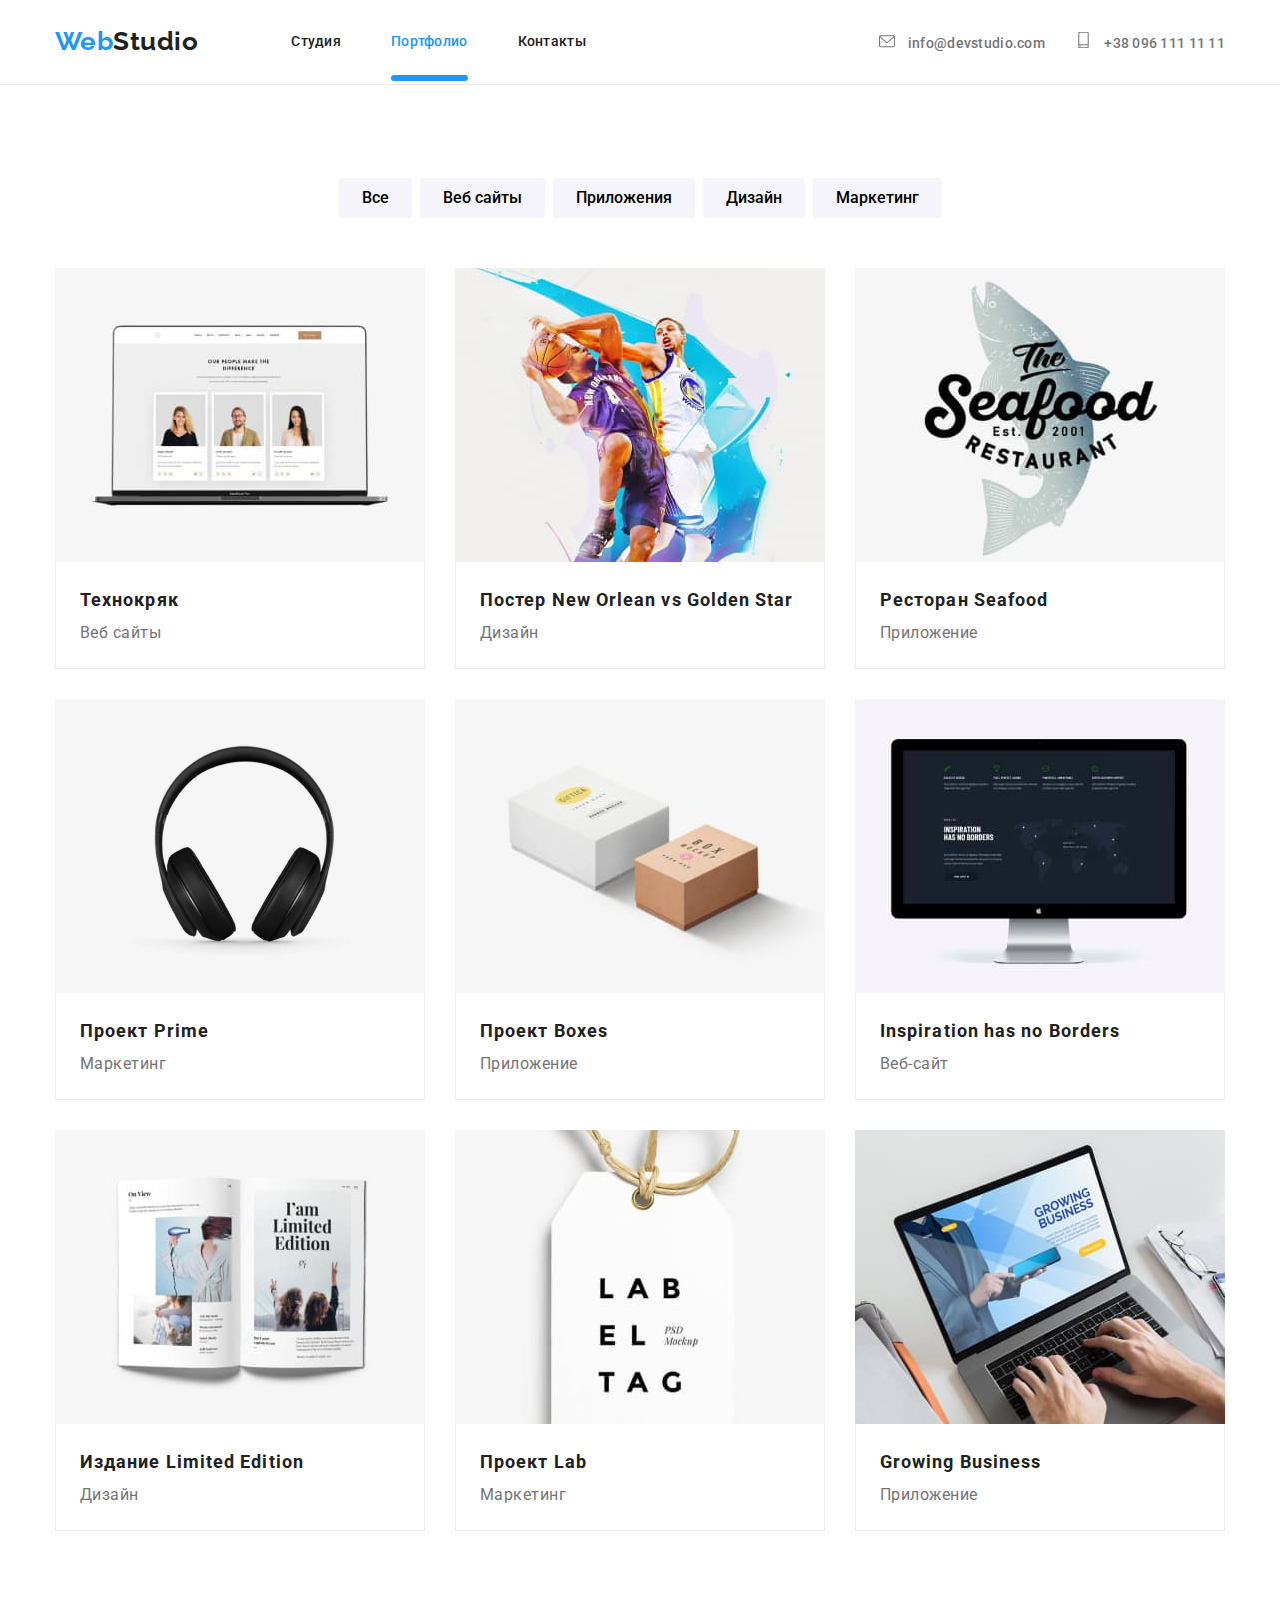
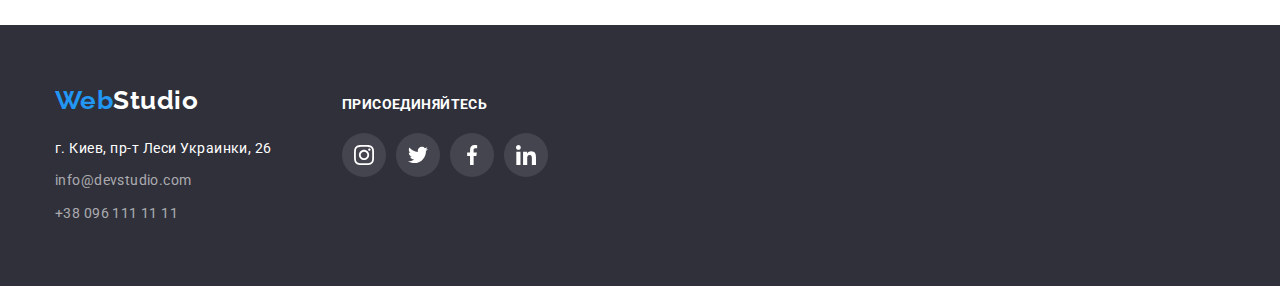
==== portfolio.html @ f155bb7e "adding overlay text and bottom border at current page" ====
<!DOCTYPE html>
<html lang="ru">
<head>
    <meta charset="UTF-8">
    <meta http-equiv="X-UA-Compatible" content="IE=edge">
    <meta name="viewport" content="width=device-width, initial-scale=1.0">
    <title>Web Studio
    </title>
    <link rel="preconnect" href="https://fonts.googleapis.com">
    <link rel="preconnect" href="https://fonts.gstatic.com" crossorigin>
    <link href="https://fonts.googleapis.com/css2?family=Raleway:wght@700&family=Roboto:wght@400;500;700;900&display=swap"
        rel="stylesheet">
    <link rel="stylesheet" href="https://cdnjs.cloudflare.com/ajax/libs/modern-normalize/1.0.0/modern-normalize.min.css" />
    <link rel="stylesheet" href="./css/styles.css" />
</head>
    <!-- Шапка страницы -->
<body>
    <header class="lists links header">
        <!-- Навигация на другие страницы -->
        <div class="container flex">
            <nav class="main-nav">
                <a class="webstudio-logo" href="./index.html" lang="en">
                    <span class="accent-color">Web</span>Studio
                </a>
                <ul class="header-list">
                    <li class="list-item">
                        <a class="list-link" href="./index.html">Студия
                        </a>
                    </li>
                    <li class="list-item">
                        <a class="list-link current" href="./portfolio.html">Портфолио
                        </a>
                    </li>
                    <li class="list-item">
                        <a class="list-link" href="#">Контакты
                        </a>
                    </li>
                </ul>
            </nav>
            <!-- Связь с нами -->
    <ul class="connect-us">
        <li class="connect-item">
            <a class="connect-link list-link" href="maito:info@devstudio.com" lang="en">
                <svg class="header-icons">
                    <use href="./images/icons.svg#icon-envelope"></use>
                </svg>
                info@devstudio.com
            </a>
        </li>
        <li class="connect-item">
            <a class="connect-link list-link" href="tel:+380961111111">
                <svg class="header-icons">
                    <use href="./images/icons.svg#icon-smartphone"></use>
                </svg>
                +38 096 111 11 11
            </a>
        </li>
    </ul>
    </div>
    </header>
    <!-- Навигация по проектам -->
 <main class="links lists">
    <section class="portfolio">
        <div class="container">
        <h1 class="visually-hidden">Наше портфолио
        </h1>
    <ul class="portfolio-buttons">
        <li class="portfolio-btn"><button type="button" class="button">Все</button></li>
        <li class="portfolio-btn"><button type="button" class="button">Веб сайты</button></li>
        <li class="portfolio-btn"><button type="button" class="button">Приложения</button></li>
        <li class="portfolio-btn"><button type="button" class="button">Дизайн</button></li>
        <li class="portfolio-btn"><button type="button" class="button">Маркетинг</button></li>
    </ul>
        </div>
    <!-- Выполненные проекты     -->
    <div class="container">
    <ul class="projects">
        <li class="project-item">
            <img src="./images/technokryak.jpg" 
            alt="технокряк" width="370"/>
            <div class="portfolio-title">
            <h2 class="portfolio-heading">Технокряк</h2>
            <p class="portfolio-description">Веб сайты</p>
            </div>        
        </li>
        <li class="project-item">
            <img src="./images/poster.jpg" 
            alt="постер" width="370"/>
            <div class="portfolio-title">
            <h2 class="portfolio-heading">Постер<span lang="en"> New Orlean vs Golden Star</span></h2>
            <p class="portfolio-description">Дизайн</p>
            </div>
        </li>
        <li class="project-item"> 
            <img src="./images/restaurant.jpg" 
            alt="ресторан" width="370"/>
            <div class="portfolio-title">
            <h2 class="portfolio-heading">Ресторан<span lang="en"> Seafood</span></h2>
            <p class="portfolio-description">Приложение</p>
            </div>
        </li>
        <li class="project-item">
            <img src="./images/prime.jpg" 
            alt="наушники" width="370"/>
            <div class="portfolio-title">
            <h2 class="portfolio-heading">Проект<span lang="en"> Prime</span></h2>
            <p class="portfolio-description">Маркетинг</p>
            </div>
        <li class="project-item">
            <img src="./images/boxes.jpg" 
            alt="коробки" width="370"/>
            <div class="portfolio-title">
            <h2 class="portfolio-heading">Проект<span lang="en"> Boxes</span></h2>
            <p class="portfolio-description">Приложение</p>
            </div>
        </li>
        <li class="project-item">
            <img src="./images/inspiration.jpg" 
            alt="монитор" width="370"/>
            <div class="portfolio-title">
            <h2 lang="en" class="portfolio-heading" lang="en">Inspiration has no Borders</h2>
            <p class="portfolio-description">Веб-сайт</p>
            </div>
        </li>
        <li class="project-item">
            <img src="./images/limited-edition.jpg" 
            alt="открытая книга" width="370"/>
            <div class="portfolio-title">
            <h2 class="portfolio-heading">Издание<span lang="en"> Limited Edition</span></h2>
            <p class="portfolio-description">Дизайн</p>
            </div>
        </li>
        <li class="project-item">
            <img src="./images/lab.jpg" 
            alt="бирка" width="370"/>
            <div class="portfolio-title">
            <h2 class="portfolio-heading">Проект <span lang="en"> Lab</span></h2>
            <p class="portfolio-description">Маркетинг</p>
            </div>
        </li>
        <li class="project-item">
            <img src="./images/growing-business.jpg" 
            alt="работа за ноутбуком" width="370"/>
            <div class="portfolio-title">
            <h2 lang="en" class="portfolio-heading" lang="en">Growing Business</h2>
            <p class="portfolio-description">Приложение</p>
            </div>
        </li>
    </ul>
    </div>
    </section>
 </main>
    <!-- Подвал -->
<footer class="footer lists links">
    <div class="container">
        <div class="footer-contacts footer-container">
            <address class="address">
                <a class="footer-logo" href="./index.html" lang="en">
                    <span class="accent-color">Web</span><span class="logo-alt">Studio</span>
                </a>
                <p class="location">
                    г. Киев, пр-т Леси Украинки, 26
                </p>
                <ul class="footer-contact-list list">
                    <li class="footer-item">
                        <a class="footer-link" href="mailto:info@devstudio.com">info@devstudio.com</a>
                    </li>
                    <li class="footer-item">
                        <a class="footer-link" href="tel:+380961111111">+38 096 111 11 11</a>
                    </li>
                </ul>
            </address>
            <div class="footer-social-networks">
                <p class="social-title">ПРИСОЕДИНЯЙТЕСЬ</p>
                <ul class="footer-net-list list">
                    <li class="footer-list-item">
                        <a class="footer-net-link" href="https://www.instagram.com/" rel="noopener noreferrer"
                            target="_blank">
                            <svg class="footer-net-icon">
                                <use href="./images/icons.svg#icon-instagram"></use>
                            </svg>
                        </a>
                    </li>
                    <li class="footer-list-item">
                        <a class="footer-net-link" href="https://www.twitter.com/" rel="noopener noreferrer"
                            target="_blank">
                            <svg class="footer-net-icon">
                                <use href="./images/icons.svg#icon-twitter"></use>
                            </svg>
                        </a>
                    </li>
                    <li class="footer-list-item">
                        <a class="footer-net-link" href="https://www.facebook.com/" rel="noopener noreferrer"
                            target="_blank">
                            <svg class="footer-net-icon">
                                <use href="./images/icons.svg#icon-facebook"></use>
                            </svg>
                        </a>
                    </li>
                    <li class="footer-list-item">
                        <a class="footer-net-link" href="https://www.linkedin.com/" rel="noopener noreferrer"
                            target="_blank">
                            <svg class="footer-net-icon">
                                <use href="./images/icons.svg#icon-linkedin"></use>
                            </svg>
                        </a>
                    </li>
                </ul>
            </div>
        </div>
    </div>
</footer>
</body>

</html>
---- css/styles.css ----
/* Глобальные стили */

:root {
  --alt-text-color: #757575;
  --dominant-color: #212121;
  --accent-hover-color: #2196f3;
  --secondary-color: #ffffff;
  --main-background-color: #2f303a;
  --third-text-color: rgba(255, 255, 255, 0.6);
  --fourth-color: rgba(255, 255, 255, 0.1);
  --overlay: #000000;
  --shadow: rgba(0, 0, 0, 0.15);
  --second-shadow: rgba(0, 0, 0, 0.25);
  --second-background-color: #f5f4fa;
  --item-border-color: #eeeeee;
  --header-border-color: #ececec;
  --gradient: rgba(47, 48, 58, 0.4);
  --grey-fill-color: #afb1b8;
  --thumb-background: rgba(47, 48, 58, 0.8);
}

*,
*::before,
*::after {
  box-sizing: border-box;
}

body {
  margin: 0;
  font-family: Roboto, sans-serif;
  color: #212121;
  letter-spacing: 0.03em;
}
.lists ul {
  list-style-type: none;
}
.links a {
  text-decoration: none;
}
h1,
h2,
h3,
h4,
h6,
p {
  margin: 0;
}

ul {
  margin: 0;
  padding: 0;
}

img {
  display: block;
}

address {
  font-style: normal;
}

.visually-hidden {
  position: absolute;
  white-space: nowrap;
  width: 1px;
  height: 1px;
  overflow: hidden;
  border: 0;
  padding: 0;
  clip: rect(0 0 0 0);
  clip-path: inset(50%);
  margin: -1px;
}

.container {
  width: 1200px;
  margin: 0 auto;
  padding-left: 15px;
  padding-right: 15px;
}

.flex {
  display: flex;
}

/* Логотип */

.webstudio-logo {
  display: block;
  padding-top: 24px;
  padding-bottom: 25px;
  font-family: Raleway;
  font-weight: 700;
  font-size: 26px;
  line-height: 1.19;
  color: var(--dominant-color);
}

/* Стили навигации и баннера */

.header {
  outline: 1px solid var(--header-border-color);
}

.main-nav {
  display: flex;
  align-items: center;
}

.header-list {
  display: flex;
  font-weight: 500;
  font-size: 14px;
  line-height: 1.14;
  letter-spacing: 0.02em;
  color: var(--dominant-color);
}

.list-item {
  display: block;
  margin-left: 50px;
}

.list-item:first-child {
  margin-left: 93px;
}

.list-link {
  position: relative;
  padding: 32px 0;
  font-weight: 500;
  font-size: 14px;
  line-height: 1.14;
  letter-spacing: 0.02em;
  color: var(--dominant-color);
}

.list-link.current::after {
  content: '';
  position: absolute;
  bottom: 0;
  left: 0;
  width: 100%;
  border-radius: 3px;
  border: 3px solid var(--accent-hover-color);
}

.connect-us {
  margin-left: auto;
  display: flex;
  align-items: center;
}

.header-icons {
  padding: 0;
  width: 16px;
  height: 16px;
  margin-right: 10px;
  fill: currentColor;
}

.connect-item {
  display: block;
}

.connect-item:first-child {
  margin-right: 30px;
}

.connect-link {
  display: block;
  align-items: center;
  padding: 32px 0;
  color: var(--alt-text-color);
}

.hero {
  padding: 200px 0;
  text-align: center;
  background-color: var(--main-background-color);
}

.overlay {
  max-width: 1600px;
  margin-left: auto;
  margin-right: auto;
  background-image: linear-gradient(to right, var(--gradient), var(--gradient)),
    url('../images/hero-background.jpg');
  box-shadow: 0px 4px 4px var(--second-shadow);
  background-size: cover;
  background-repeat: no-repeat;
  background-position: center;
}

.header-list .list-link.current {
  color: var(--accent-hover-color);
}

.hero-heading {
  max-width: 696px;
  margin: 0 auto;
  font-weight: 900;
  font-size: 44px;
  line-height: 1.36;
  letter-spacing: 0.06em;
  text-transform: uppercase;
  text-align: center;
  color: var(--secondary-color);
}

.hero-button {
  display: inline-block;
  min-width: 200px;
  box-shadow: 0px 4px 4px var(--shadow);
  border-radius: 4px;
  border: transparent;
  padding: 10px 32px;
  margin-top: 30px;
  cursor: pointer;
  font-size: 16px;
  font-weight: 700;
  font-family: inherit;
  text-align: center;
  line-height: 1.87;
  letter-spacing: 0.06em;
  background-color: var(--accent-hover-color);
  color: var(--secondary-color);
}

/* Стили особенностей */

.specials {
  padding-top: 94px;
}

.specials-icons {
  display: flex;
  justify-content: space-between;
}

.icon-place {
  display: flex;
  align-items: center;
  justify-content: center;
  margin-bottom: 30px;
  width: 270px;
  height: 120px;
  background-color: var(--second-background-color);
}

.item-icon {
  width: 70px;
  height: 70px;
}

.specials-list {
  display: flex;
}

.specials-item {
  display: inline-block;
  margin-right: 30px;
  width: 270px;
}

.specials-item:last-child {
  margin-right: 0;
}

.specials-heading {
  padding-bottom: 10px;
  font-weight: 700;
  font-size: 14px;
  line-height: 1.14;
  text-transform: uppercase;
}

.specials-description {
  font-size: 14px;
  line-height: 1.71;
  color: var(--alt-text-color);
}

/* Стили комманды */

.activity {
  padding-top: 94px;
}

.activity-heading {
  margin-bottom: 50px;
  text-align: center;
  font-weight: 700;
  font-size: 36px;
  line-height: 1.16;
}

.work-gallery {
  display: flex;
  padding-bottom: 94px;
}

.products-thumb {
  position: relative;
}

.thumb {
  position: absolute;
  bottom: 0;
  width: 100%;
  height: 70px;
  background-color: var(--thumb-background);
}

.thumb-title {
  margin: 27px 0;
  font-weight: 700;
  font-size: 14px;
  line-height: 1.14;
  text-align: center;
  text-transform: uppercase;
  color: var(--secondary-color);
}

.gallery-img {
  margin-right: 30px;
}
.gallery-img:last-child {
  margin-right: 0;
}

.activity-list {
  padding: 94px 0;
  background-color: var(--second-background-color);
}

.our-team {
  margin-bottom: 50px;
  text-align: center;
  font-weight: 700;
  font-size: 36px;
  line-height: 1.16;
}

.team {
  display: flex;
  background-color: var(--second-background-color);
}

.team-list {
  margin-right: 30px;
  box-shadow: 0px 1px 3px rgba(0, 0, 0, 0.12), 0px 1px 1px rgba(0, 0, 0, 0.14),
    0px 2px 1px rgba(0, 0, 0, 0.2);
  border-radius: 0px 0px 4px 4px;
  min-width: 270px;
  text-align: center;
  background-color: var(--secondary-color);
}

.team-list:last-child {
  margin-right: 0;
}

.specialist {
  font-weight: 500;
  font-size: 16px;
  line-height: 1.18;
}

.position-title {
  padding: 30px 32px;
}

.position {
  margin-top: 10px;
  color: var(--alt-text-color);
}

.networks-list {
  display: flex;
  justify-content: space-between;
  margin-top: 16px;
}

.networks-item {
  display: flex;
  width: 44px;
  height: 44px;
  border-radius: 50%;
}

.networks-link {
  display: flex;
  align-items: center;
  justify-content: center;
  height: 44px;
  width: 44px;
  fill: var(--grey-fill-color);
}

.networks-icon {
  width: 20px;
  height: 20px;
  --icon-color: currentColor;
}

/* Стили постоянных клиентов */

.costumers {
  padding: 94px 0;
}

.regular-costumers {
  font-weight: 700;
  font-size: 36px;
  line-height: 1.1666;
  text-align: center;
  letter-spacing: 0.03em;
  color: var(--title-text-color);
  margin-bottom: 50px;
}

.costumers-list {
  display: flex;
  justify-content: space-between;
}

.costumer-item {
  display: block;
}

.costumer-link {
  display: flex;
  align-items: center;
  justify-content: center;
  width: 170px;
  height: 92px;
  fill: var(--grey-fill-color);
  border: 1px solid var(--grey-fill-color);
  border-radius: 4px;
}

.costumer-icon {
  width: 106px;
  height: 60px;
}

/* Цвет при наведении, фокусе и цвет акцента */

.list-link:hover,
.list-link:focus,
.contact-list:hover,
.contact-list:focus,
.accent-color {
  color: var(--accent-hover-color);
  fill: var(--accent-hover-color);
}

.button:hover,
.button:focus {
  color: var(--secondary-color);
  background-color: var(--accent-hover-color);
  box-shadow: 0px 3px 1px rgba(0, 0, 0, 0.1), 0px 1px 2px rgba(0, 0, 0, 0.08),
    0px 2px 2px rgba(0, 0, 0, 0.12);
}

.networks-link:hover,
.networks-link:focus {
  background-color: var(--accent-hover-color);
  border-radius: 50%;
  fill: var(--secondary-color);
}

.costumer-link:hover,
.costumer-link:focus {
  fill: var(--accent-hover-color);
  border: 1px solid var(--accent-hover-color);
}

.footer-link:focus,
.footer-link:hover {
  color: var(--accent-hover-color);
}

/* Стили кнопок */

.button {
  display: block;
  border-radius: 4px;
  border: 1px solid transparent;
  padding: 6px 22px;
  cursor: pointer;
  font-weight: 500;
  font-size: 16px;
  font-family: inherit;
  text-align: center;
  line-height: 1.62;
  background-color: var(--second-background-color);
}

/* Стили контактов */

.footer {
  padding: 60px 0;
  display: block;
  background: var(--main-background-color);
}

.footer-container {
  display: flex;
}

.logo-alt {
  color: var(--secondary-color);
}

.footer-logo {
  display: inline-block;
  font-family: Raleway;
  font-weight: 700;
  font-size: 26px;
  line-height: 1.19;
}

.address {
  font-size: 14px;
  line-height: 1.71;
  color: var(--secondary-color);
}

.address > .list {
  padding-left: 0px;
}

.location {
  margin-top: 20px;
}

.footer-contact-list {
  color: var(--third-text-color);
}

.footer-item {
  padding-top: 9px;
}

.footer-link {
  color: var(--third-text-color);
  font-size: 14px;
  line-height: 1.71;
  letter-spacing: 0.03em;
}

.footer-net-list {
  display: flex;
}

.footer-social-networks {
  margin-left: 70px;
  padding-top: 12px;
}

.social-title {
  display: flex;
  text-align: center;
  margin-bottom: 20px;
  font-weight: 700;
  font-size: 14px;
  line-height: 1.14;
  letter-spacing: 0.03em;
  color: var(--secondary-color);
}

.footer-list-item {
  display: flex;
  width: 44px;
  height: 44px;
  border-radius: 50%;
  background-color: var(--fourth-color);
}

.footer-list-item:nth-child(-n + 3) {
  margin-right: 10px;
}

.footer-net-link {
  display: flex;
  align-items: center;
  justify-content: center;
  border-radius: 50%;
  width: 44px;
  height: 44px;
}

.footer-net-icon {
  width: 20px;
  height: 20px;
  fill: var(--secondary-color);
}

.footer-net-link:focus,
.footer-net-link:hover {
  background-color: var(--accent-hover-color);
}

/* Стили портфолио */

.portfolio {
  padding: 94px 0;
}

.portfolio-buttons {
  display: flex;
  justify-content: center;
  margin-bottom: 50px;
}

.portfolio-btn:not(:last-child) {
  margin-right: 8px;
}

.projects {
  display: flex;
  flex-wrap: wrap;
}

.project-item {
  margin-bottom: 30px;
  margin-right: 30px;
  width: calc(100%-60px / 3);
}

.project-item:nth-child(3n) {
  margin-right: 0;
}

.project-item:nth-last-child(-n + 3) {
  margin-bottom: 0;
}

.project-item:hover,
.project-item:focus {
  box-shadow: 0px 1px 1px rgba(0, 0, 0, 0.12), 0px 4px 4px rgba(0, 0, 0, 0.06),
    1px 4px 6px rgba(0, 0, 0, 0.16);
  cursor: pointer;
}

.portfolio-title {
  padding: 20px 24px;
  border-left: 1px solid var(--item-border-color);
  border-bottom: 1px solid var(--item-border-color);
  border-right: 1px solid var(--item-border-color);
}

.portfolio-heading {
  font-weight: 700;
  font-size: 18px;
  line-height: 2;
  letter-spacing: 0.06em;
}

.portfolio-description {
  font-size: 16px;
  line-height: 1.87;
  color: var(--alt-text-color);
}
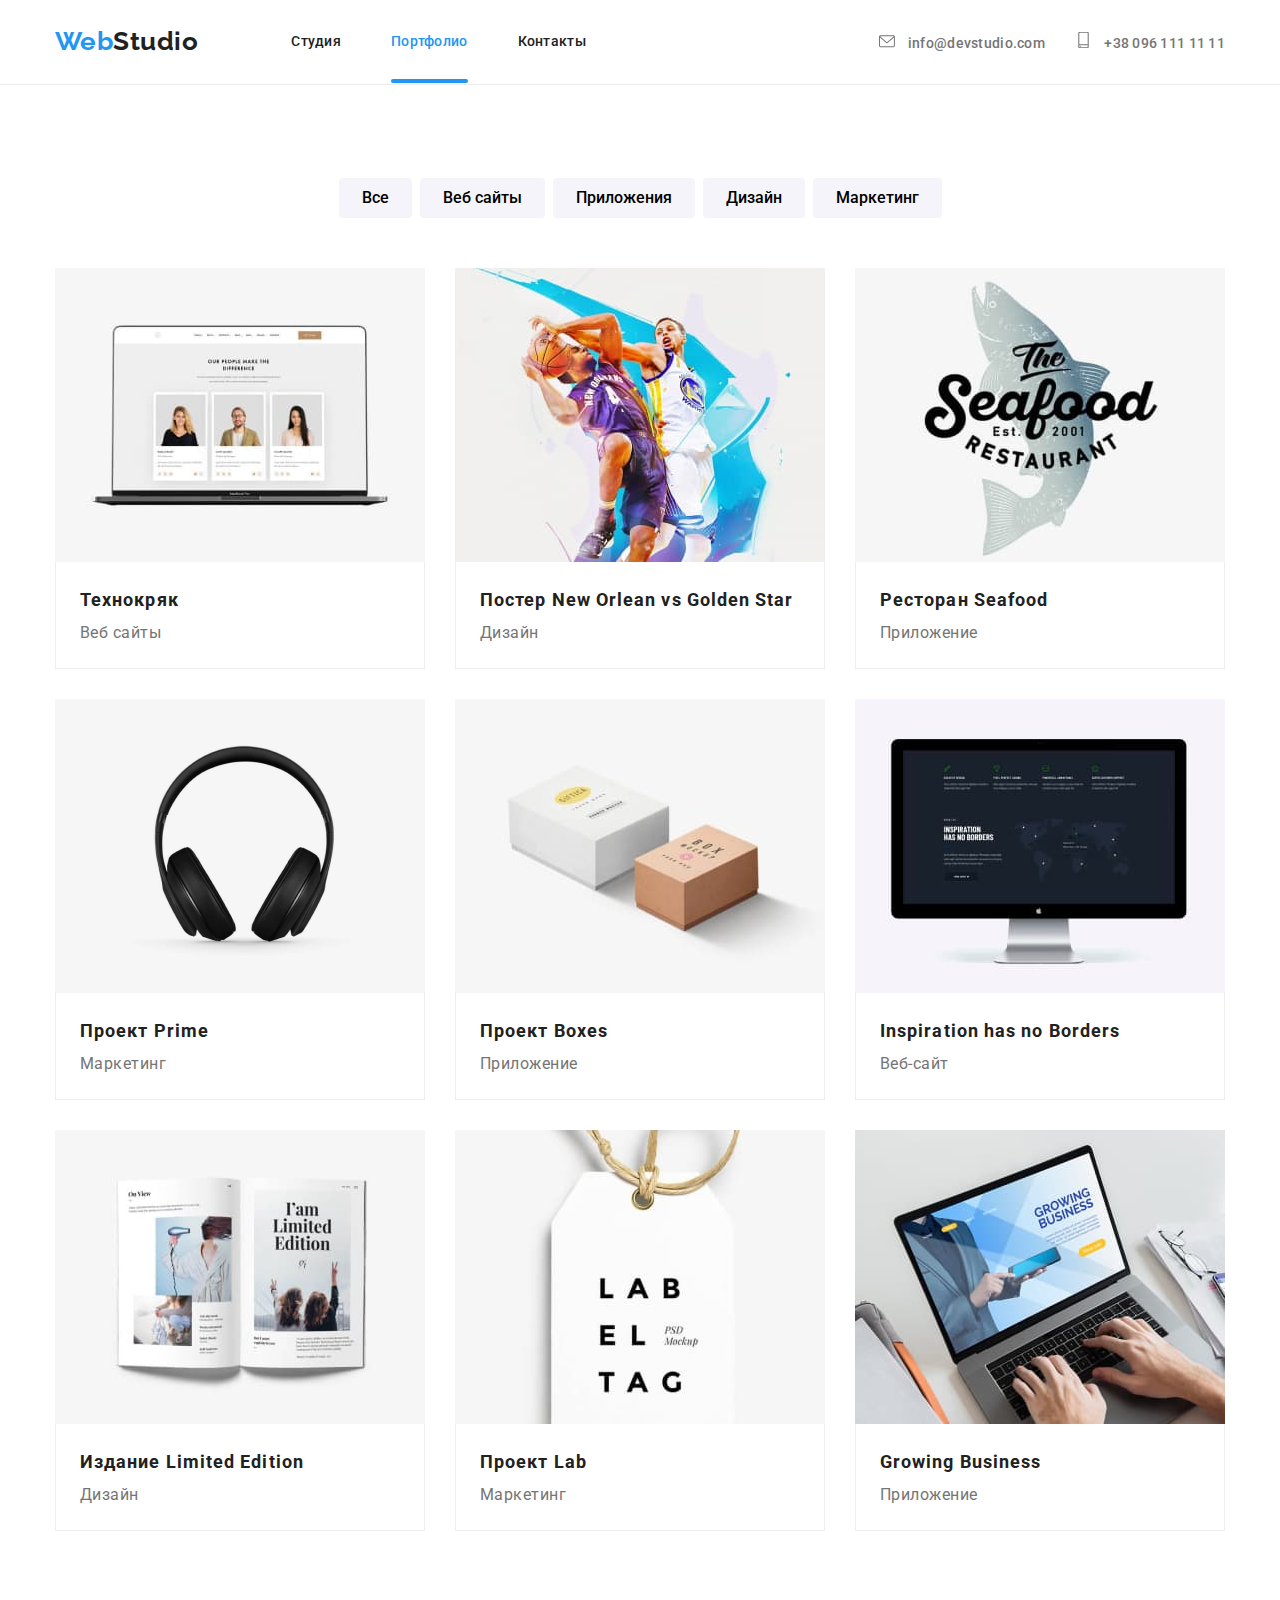
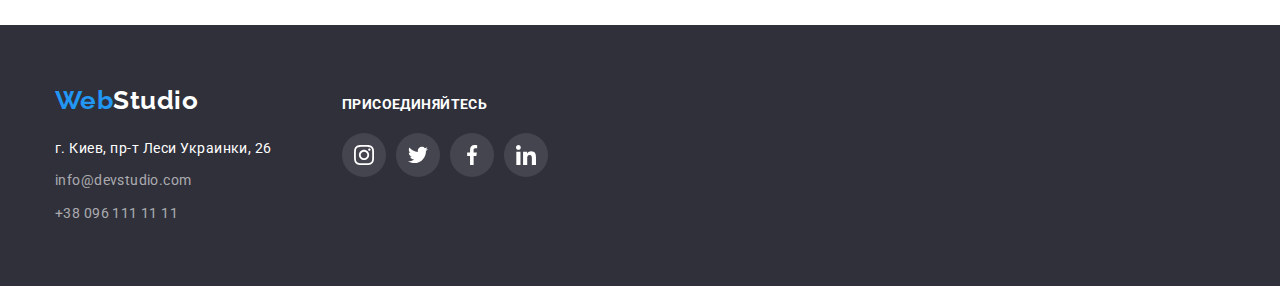
==== commit 32565ca1: "backdrop and modal" ====
--- a/portfolio.html
+++ b/portfolio.html
@@ -12,6 +12,8 @@
         rel="stylesheet">
     <link rel="stylesheet" href="https://cdnjs.cloudflare.com/ajax/libs/modern-normalize/1.0.0/modern-normalize.min.css" />
     <link rel="stylesheet" href="./css/styles.css" />
+    <link rel="icon" type="image/png" sizes="16x16" href="./images/favicon-16x16.png">
+    </head>
 </head>
     <!-- Шапка страницы -->
 <body>
@@ -76,71 +78,135 @@
     <div class="container">
     <ul class="projects">
         <li class="project-item">
+            <div class="portfolio-img">
             <img src="./images/technokryak.jpg" 
             alt="технокряк" width="370"/>
+            <div class="project-overlay">
+                <p class="overlay-text">
+                    Технокряк это современная площадка распространения коронавируса. Компании используют эту платформу для цифрового
+                    шпионажа и атак на защищённые сервера конкурентов.
+                </p>
+            </div>
+            </div>
             <div class="portfolio-title">
             <h2 class="portfolio-heading">Технокряк</h2>
             <p class="portfolio-description">Веб сайты</p>
             </div>        
         </li>
         <li class="project-item">
+            <div class="portfolio-img">
             <img src="./images/poster.jpg" 
             alt="постер" width="370"/>
+            <div class="project-overlay">
+                <p class="overlay-text">
+                    Lorem ipsum dolor sit, amet consectetur adipisicing elit. Recusandae iste nam est fugit nemo inventore nulla minus obcaecati distinctio labore!
+                </p>
+            </div>
+            </div>
             <div class="portfolio-title">
             <h2 class="portfolio-heading">Постер<span lang="en"> New Orlean vs Golden Star</span></h2>
             <p class="portfolio-description">Дизайн</p>
-            </div>
-        </li>
-        <li class="project-item"> 
+            </div> 
+        </li>
+        <li class="project-item">
+            <div class="portfolio-img">
             <img src="./images/restaurant.jpg" 
             alt="ресторан" width="370"/>
+            <div class="project-overlay">
+                <p class="overlay-text">
+                    Lorem ipsum dolor sit amet consectetur adipisicing elit. Veritatis, eius similique. Nobis, enim eligendi! Fugit reprehenderit alias enim quisquam iure?
+                </p>
+            </div>
+            </div>
             <div class="portfolio-title">
             <h2 class="portfolio-heading">Ресторан<span lang="en"> Seafood</span></h2>
             <p class="portfolio-description">Приложение</p>
             </div>
         </li>
         <li class="project-item">
+            <div class="portfolio-img">
             <img src="./images/prime.jpg" 
             alt="наушники" width="370"/>
+            <div class="project-overlay">
+                <p class="overlay-text">
+                    Lorem ipsum dolor sit amet consectetur adipisicing elit. Autem possimus quidem, sunt nam recusandae animi impedit nihil natus accusantium expedita?
+                </p>
+            </div>
+            </div>
             <div class="portfolio-title">
             <h2 class="portfolio-heading">Проект<span lang="en"> Prime</span></h2>
             <p class="portfolio-description">Маркетинг</p>
             </div>
         <li class="project-item">
+            <div class="portfolio-img">
             <img src="./images/boxes.jpg" 
             alt="коробки" width="370"/>
+                <div class="project-overlay">
+                    <p class="overlay-text">
+                        Lorem ipsum dolor sit amet consectetur adipisicing elit. Deserunt repudiandae rem tempore fuga repellendus aliquam doloribus adipisci asperiores quisquam perspiciatis?
+                    </p>
+                </div>
+                </div>
             <div class="portfolio-title">
             <h2 class="portfolio-heading">Проект<span lang="en"> Boxes</span></h2>
             <p class="portfolio-description">Приложение</p>
             </div>
         </li>
         <li class="project-item">
+            <div class="portfolio-img">
             <img src="./images/inspiration.jpg" 
             alt="монитор" width="370"/>
+                <div class="project-overlay">
+                    <p class="overlay-text">
+                        Lorem ipsum dolor sit amet consectetur adipisicing elit. Consequuntur sapiente, harum animi ut repellat incidunt molestiae eveniet! Nisi, beatae? Amet!
+                    </p>
+                </div>
+                </div>
             <div class="portfolio-title">
             <h2 lang="en" class="portfolio-heading" lang="en">Inspiration has no Borders</h2>
             <p class="portfolio-description">Веб-сайт</p>
             </div>
         </li>
         <li class="project-item">
+            <div class="portfolio-img">
             <img src="./images/limited-edition.jpg" 
             alt="открытая книга" width="370"/>
+                <div class="project-overlay">
+                    <p class="overlay-text">
+                        Lorem ipsum dolor sit, amet consectetur adipisicing elit. Nisi voluptate cupiditate dolorum neque optio earum magnam alias mollitia laboriosam ut.
+                    </p>
+                </div>
+                </div>
             <div class="portfolio-title">
             <h2 class="portfolio-heading">Издание<span lang="en"> Limited Edition</span></h2>
             <p class="portfolio-description">Дизайн</p>
             </div>
         </li>
         <li class="project-item">
+            <div class="portfolio-img">
             <img src="./images/lab.jpg" 
             alt="бирка" width="370"/>
+                <div class="project-overlay">
+                    <p class="overlay-text">
+                        Lorem ipsum dolor sit amet consectetur adipisicing elit. Commodi, ipsum eos vel temporibus alias omnis tenetur deleniti repellat dicta! Odio!
+                    </p>
+                </div>
+                </div>
             <div class="portfolio-title">
             <h2 class="portfolio-heading">Проект <span lang="en"> Lab</span></h2>
             <p class="portfolio-description">Маркетинг</p>
             </div>
         </li>
         <li class="project-item">
+            <div class="portfolio-img">
             <img src="./images/growing-business.jpg" 
             alt="работа за ноутбуком" width="370"/>
+                    <div class="project-overlay">
+                        <p class="overlay-text">
+                          Lorem ipsum, dolor sit amet consectetur adipisicing elit. Eaque eum porro praesentium qui perferendis necessitatibus earum. Id sed odio minus?
+                        </p>
+                    </div>
+                </div>
             <div class="portfolio-title">
             <h2 lang="en" class="portfolio-heading" lang="en">Growing Business</h2>
             <p class="portfolio-description">Приложение</p>
--- a/css/styles.css
+++ b/css/styles.css
@@ -17,6 +17,9 @@
   --gradient: rgba(47, 48, 58, 0.4);
   --grey-fill-color: #afb1b8;
   --thumb-background: rgba(47, 48, 58, 0.8);
+  --portfolio-overlay-color: rgba(33, 150, 243, 0.9);
+  --backdrop-color: rgba(0, 0, 0, 0.2);
+  --border-button: rgba(0, 0, 0, 0.1);
 }
 
 *,
@@ -137,12 +140,14 @@
 
 .list-link.current::after {
   content: '';
+  display: block;
   position: absolute;
-  bottom: 0;
+  bottom: -2px;
   left: 0;
+  height: 4px;
   width: 100%;
-  border-radius: 3px;
-  border: 3px solid var(--accent-hover-color);
+  border-radius: 2px;
+  background-color: var(--accent-hover-color);
 }
 
 .connect-us {
@@ -645,6 +650,36 @@
   cursor: pointer;
 }
 
+.portfolio-img {
+  position: relative;
+  height: auto;
+  overflow: hidden;
+}
+
+.project-overlay {
+  display: block;
+  position: absolute;
+  bottom: 0;
+  background-color: var(--portfolio-overlay-color);
+  opacity: 0;
+  height: 294px;
+  width: 100%;
+}
+
+.overlay-text {
+  margin: 0;
+  padding: 63px 24px;
+  color: var(--secondary-color);
+  font-size: 18px;
+  line-height: 1.56;
+  text-align: left;
+}
+
+.project-overlay:hover,
+.project-overlay:focus {
+  opacity: 1;
+}
+
 .portfolio-title {
   padding: 20px 24px;
   border-left: 1px solid var(--item-border-color);
@@ -664,3 +699,54 @@
   line-height: 1.87;
   color: var(--alt-text-color);
 }
+
+.backdrop {
+  position: fixed;
+  top: 0;
+  left: 0;
+  width: 100%;
+  height: 100%;
+  background-color: var(--backdrop-color);
+}
+
+.is-hidden {
+  visibility: hidden;
+  opacity: 0;
+  pointer-events: none;
+}
+
+.modal {
+  height: 581px;
+  width: 528px;
+  position: absolute;
+  top: 50%;
+  left: 50%;
+  transform: translate(-50%, -50%);
+  background-color: var(--secondary-color);
+  box-shadow: 0px 1px 3px rgba(0, 0, 0, 0.12), 0px 1px 1px rgba(0, 0, 0, 0.14),
+    0px 2px 1px rgba(0, 0, 0, 0.2);
+  border-radius: 4px;
+}
+
+.button-modal-close {
+  display: flex;
+  position: absolute;
+  align-items: center;
+  justify-content: center;
+  top: 8px;
+  right: 8px;
+  min-height: 30px;
+  min-width: 30px;
+  padding: 0;
+  border-radius: 50%;
+  border: 1px solid var(--border-button);
+  cursor: pointer;
+  background-color: var(--secondary-color);
+  color: var(--overlay);
+}
+
+.close {
+  width: 18px;
+  height: 18px;
+  fill: currentColor;
+}
